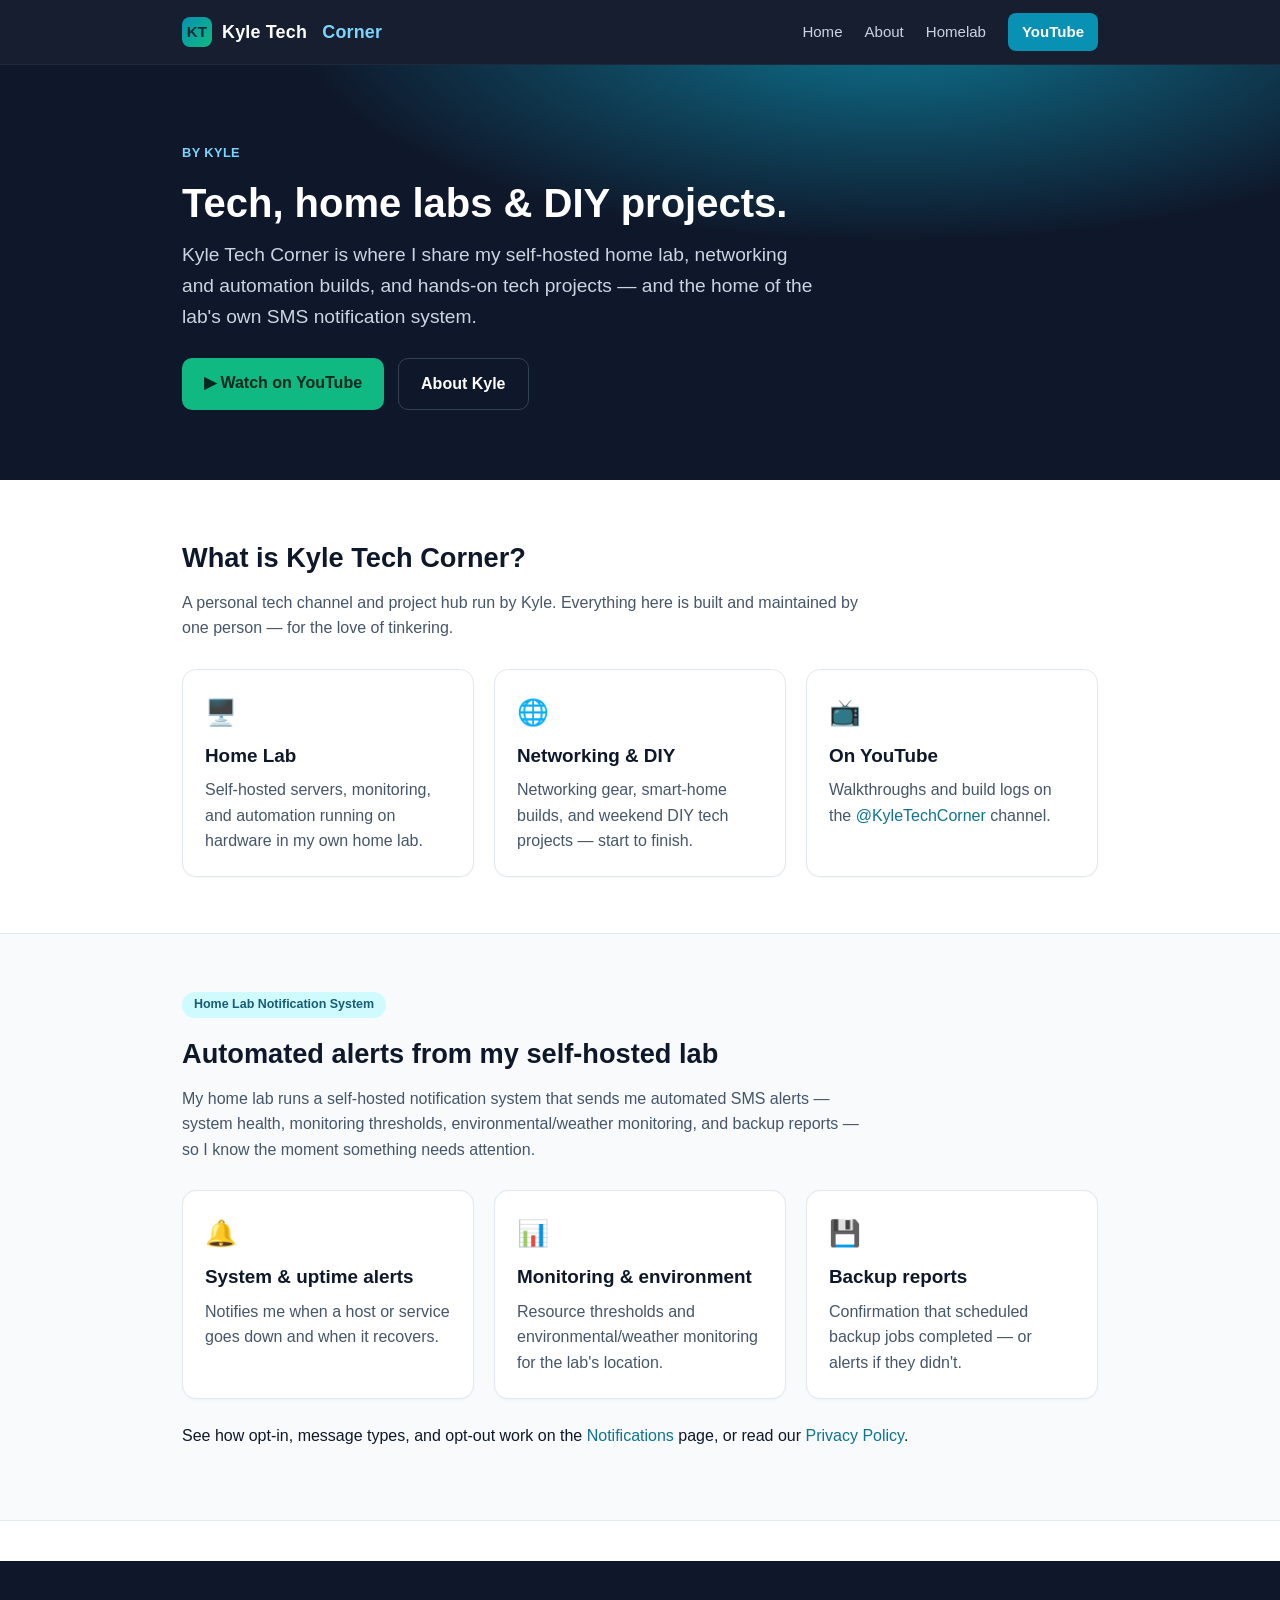
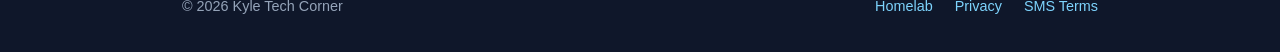
==== index.html @ aadfb850 "Preview of Kyle Tech Corner public pages" ====
<!DOCTYPE html>
<html lang="en">
<head>
<meta name="robots" content="noindex,nofollow">
<meta charset="utf-8">
<meta name="viewport" content="width=device-width, initial-scale=1">
<title>Kyle Tech Corner — Home Lab, Tech & DIY Projects</title>
<meta name="description" content="Kyle Tech Corner is a tech, home lab, and DIY projects channel by Kyle. Home of the Kyle Tech Corner self-hosted home lab notification system.">
<link rel="stylesheet" href="style.css">
</head>
<body>

<header class="site">
  <div class="wrap nav">
    <a class="brand" href="index.html"><span class="logo">KT</span>Kyle&nbsp;Tech&nbsp;<span class="tag">Corner</span></a>
        <nav class="links">
      <a href="index.html">Home</a>
      <a href="about.html">About</a>
      <a href="homelab.html">Homelab</a>
      <a class="yt" href="https://www.youtube.com/@KyleTechCorner" target="_blank" rel="noopener">YouTube</a>
    </nav>
  </div>
</header>

<section class="hero">
  <div class="wrap">
    <div class="by">By Kyle</div>
    <h1>Tech, home labs &amp; DIY projects.</h1>
    <p class="lead">Kyle Tech Corner is where I share my self-hosted home lab, networking and
    automation builds, and hands-on tech projects — and the home of the lab's own SMS
    notification system.</p>
    <div class="btns">
      <a class="btn primary" href="https://www.youtube.com/@KyleTechCorner" target="_blank" rel="noopener">▶ Watch on YouTube</a>
      <a class="btn ghost" href="about.html">About Kyle</a>
    </div>
  </div>
</section>

<section>
  <div class="wrap">
    <h2>What is Kyle Tech Corner?</h2>
    <p class="sub">A personal tech channel and project hub run by Kyle. Everything here is
    built and maintained by one person — for the love of tinkering.</p>
    <div class="grid">
      <div class="card">
        <div class="ico">🖥️</div>
        <h3>Home Lab</h3>
        <p>Self-hosted servers, monitoring, and automation running on hardware in my own home lab.</p>
      </div>
      <div class="card">
        <div class="ico">🌐</div>
        <h3>Networking &amp; DIY</h3>
        <p>Networking gear, smart-home builds, and weekend DIY tech projects — start to finish.</p>
      </div>
      <div class="card">
        <div class="ico">📺</div>
        <h3>On YouTube</h3>
        <p>Walkthroughs and build logs on the
        <a href="https://www.youtube.com/@KyleTechCorner" target="_blank" rel="noopener">@KyleTechCorner</a> channel.</p>
      </div>
    </div>
  </div>
</section>

<section class="alt">
  <div class="wrap">
    <span class="tag-pill">Home Lab Notification System</span>
    <h2>Automated alerts from my self-hosted lab</h2>
    <p class="sub">My home lab runs a self-hosted notification system that sends me automated SMS
    alerts — system health, monitoring thresholds, environmental/weather monitoring, and backup
    reports — so I know the moment something needs attention.</p>
    <div class="grid">
      <div class="card">
        <div class="ico">🔔</div>
        <h3>System &amp; uptime alerts</h3>
        <p>Notifies me when a host or service goes down and when it recovers.</p>
      </div>
      <div class="card">
        <div class="ico">📊</div>
        <h3>Monitoring &amp; environment</h3>
        <p>Resource thresholds and environmental/weather monitoring for the lab's location.</p>
      </div>
      <div class="card">
        <div class="ico">💾</div>
        <h3>Backup reports</h3>
        <p>Confirmation that scheduled backup jobs completed — or alerts if they didn't.</p>
      </div>
    </div>
    <p style="margin-top:24px">
      See how opt-in, message types, and opt-out work on the
      <a href="notifications.html">Notifications</a> page, or read our
      <a href="privacy.html">Privacy Policy</a>.
    </p>
  </div>
</section>

<footer class="site">
  <div class="wrap row">
    <div>© 2026 Kyle Tech Corner</div>
    <div class="links">
      <a href="homelab.html">Homelab</a>
      <a href="privacy.html">Privacy</a>
      <a href="notifications.html">SMS Terms</a>
    </div>
  </div>
</footer>

</body>
</html>
---- style.css ----
:root{
  --bg:#ffffff;
  --bg-soft:#f8fafc;
  --ink:#0f172a;
  --ink-soft:#475569;
  --line:#e2e8f0;
  --brand:#0891b2;
  --brand-dark:#0e7490;
  --accent:#10b981;
  --max:960px;
}
*{box-sizing:border-box}
html{scroll-behavior:smooth}
body{
  margin:0;
  font-family:-apple-system,BlinkMacSystemFont,"Segoe UI",Roboto,Helvetica,Arial,sans-serif;
  color:var(--ink);
  background:var(--bg);
  line-height:1.6;
}
a{color:var(--brand-dark);text-decoration:none}
a:hover{text-decoration:underline}
.wrap{max-width:var(--max);margin:0 auto;padding:0 22px}

/* Header / nav */
header.site{
  position:sticky;top:0;z-index:50;
  background:rgba(15,23,42,.97);
  backdrop-filter:saturate(140%) blur(6px);
  border-bottom:1px solid #1e293b;
}
.nav{display:flex;align-items:center;justify-content:space-between;height:64px}
.brand{display:flex;align-items:center;gap:10px;color:#fff;font-weight:700;font-size:1.12rem;letter-spacing:.2px}
.brand:hover{text-decoration:none}
.brand .logo{
  width:30px;height:30px;border-radius:8px;
  background:linear-gradient(135deg,var(--brand),var(--accent));
  display:grid;place-items:center;color:#062c33;font-weight:800;font-size:.95rem;
}
.brand .tag{color:#7dd3fc}
nav.links{display:flex;gap:22px;align-items:center;flex-wrap:wrap}
nav.links a{color:#cbd5e1;font-size:.94rem;font-weight:500}
nav.links a:hover{color:#fff;text-decoration:none}
nav.links a.yt{
  background:var(--brand);color:#fff;padding:7px 14px;border-radius:8px;font-weight:600;
}
nav.links a.yt:hover{background:var(--brand-dark)}

/* Hero */
.hero{
  background:radial-gradient(1100px 400px at 70% -10%,#0e7490 0%,#0f172a 55%);
  color:#fff;padding:78px 0 70px;
}
.hero h1{font-size:2.5rem;line-height:1.12;margin:0 0 14px;font-weight:800}
.hero p.lead{font-size:1.2rem;color:#cbd5e1;max-width:640px;margin:0 0 26px}
.hero .by{color:#7dd3fc;font-weight:600;letter-spacing:.4px;text-transform:uppercase;font-size:.8rem;margin-bottom:18px}
.btns{display:flex;gap:14px;flex-wrap:wrap}
.btn{
  display:inline-block;padding:12px 22px;border-radius:10px;font-weight:600;font-size:1rem;
}
.btn.primary{background:var(--accent);color:#03281c}
.btn.primary:hover{background:#0ea871;text-decoration:none}
.btn.ghost{background:transparent;color:#fff;border:1px solid #334155}
.btn.ghost:hover{border-color:#64748b;text-decoration:none}

/* Sections */
section{padding:56px 0}
section.alt{background:var(--bg-soft);border-top:1px solid var(--line);border-bottom:1px solid var(--line)}
h2{font-size:1.7rem;margin:0 0 10px;font-weight:750}
h3{font-size:1.18rem;margin:0 0 6px}
.sub{color:var(--ink-soft);max-width:680px;margin:0 0 28px}
.lede{color:var(--ink-soft);font-size:1.05rem}

.grid{display:grid;grid-template-columns:repeat(auto-fit,minmax(240px,1fr));gap:20px}
.card{
  background:var(--bg);border:1px solid var(--line);border-radius:14px;padding:22px;
  box-shadow:0 1px 2px rgba(15,23,42,.04);
}
.card .ico{font-size:1.6rem;margin-bottom:8px}
.card h3{margin-top:0}
.card p{color:var(--ink-soft);margin:.4rem 0 0}

/* Content pages */
.page{padding:52px 0 20px}
.page h1{font-size:2.1rem;margin:0 0 6px}
.page .meta{color:var(--ink-soft);margin:0 0 26px}
.prose h2{font-size:1.25rem;margin-top:2rem}
.prose p,.prose li{color:#293548}
.highlight{background:#ecfdf5;border:1px solid #a7f3d0;border-radius:10px;padding:16px 18px;margin:20px 0}
.consent-box{background:var(--bg-soft);border:1px solid var(--line);border-radius:12px;padding:20px;margin:20px 0}
.tag-pill{display:inline-block;background:#cffafe;color:#155e75;border-radius:999px;padding:3px 12px;font-size:.78rem;font-weight:600;margin-bottom:14px}

/* Footer */
footer.site{background:#0f172a;color:#94a3b8;padding:34px 0;margin-top:40px;font-size:.9rem}
footer.site a{color:#7dd3fc}
footer.site .row{display:flex;justify-content:space-between;gap:18px;flex-wrap:wrap;align-items:center}
footer.site .links a{margin-left:18px}

@media(max-width:560px){
  .hero h1{font-size:2rem}
  .nav{height:auto;padding:12px 0;flex-direction:column;gap:10px}
  footer.site .links a{margin:0 12px 0 0}
}
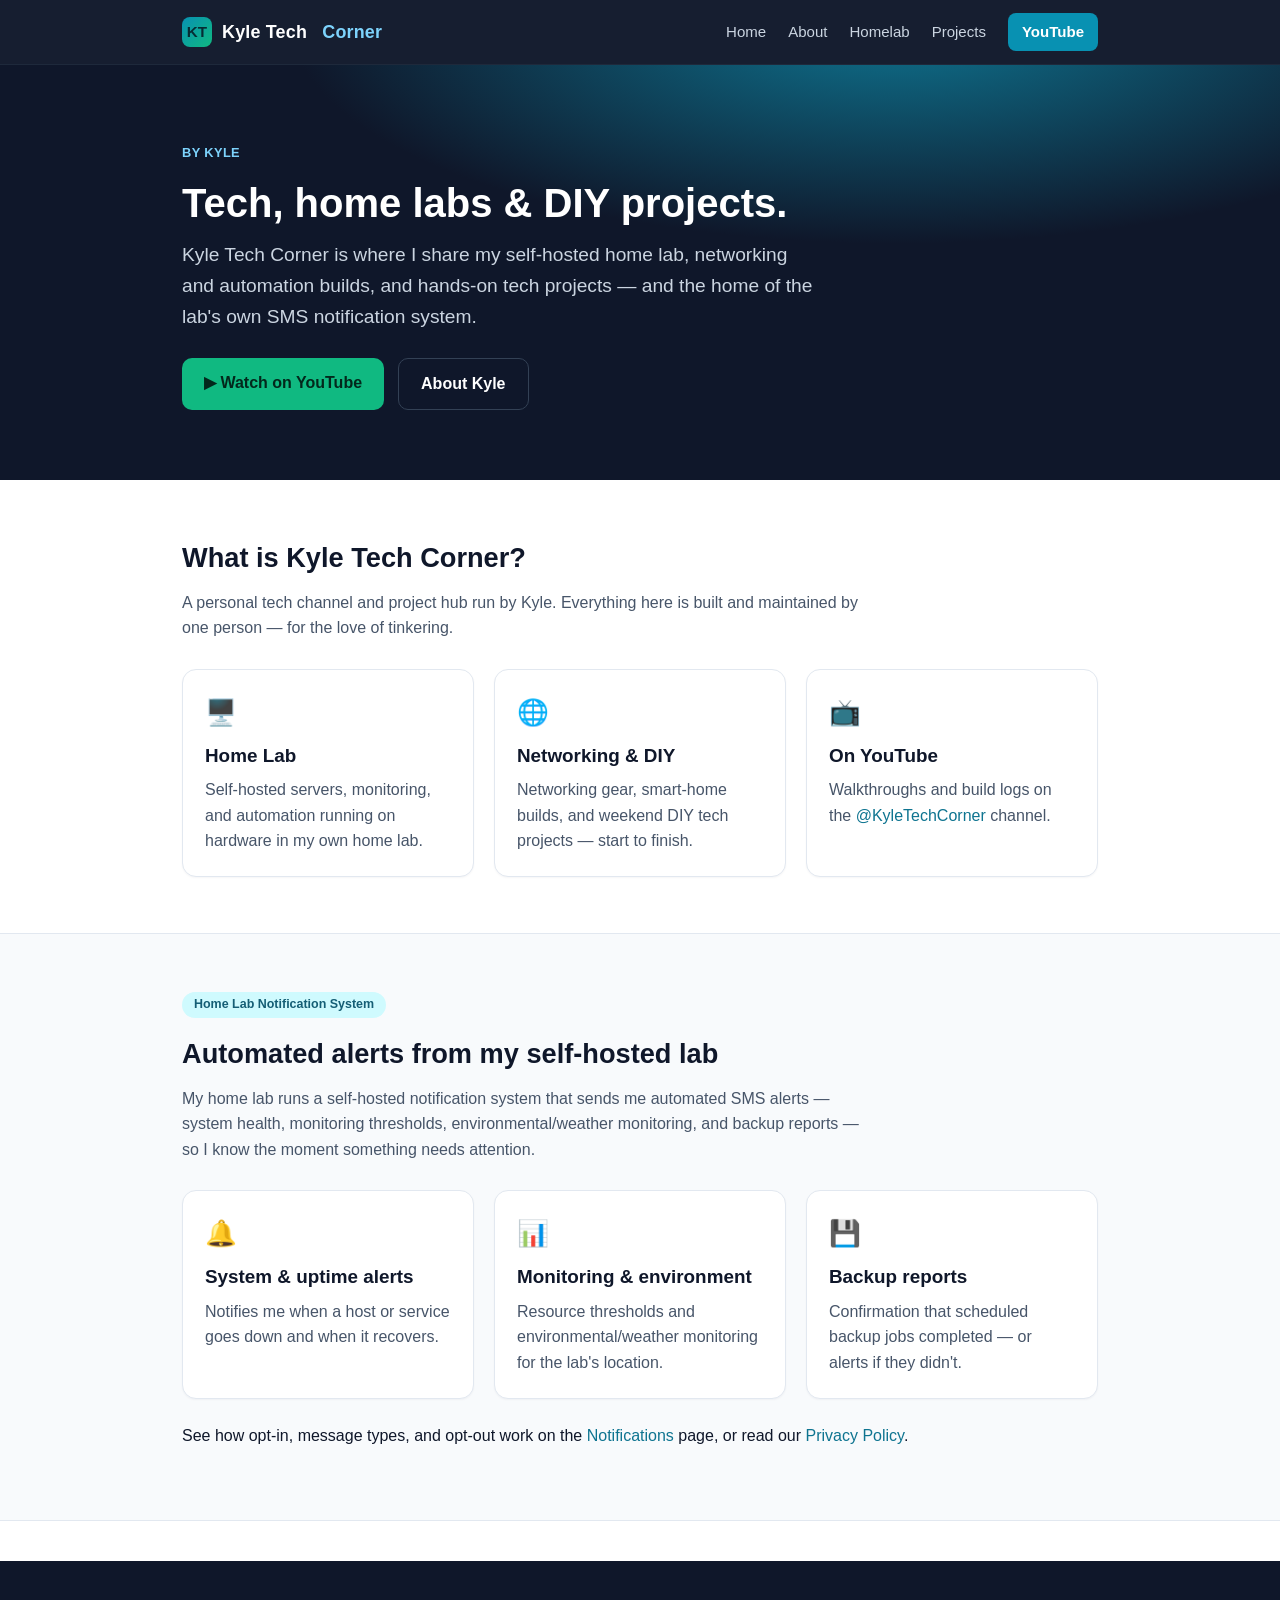
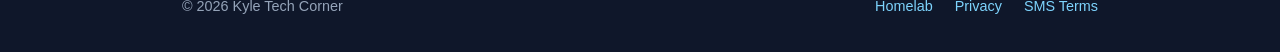
==== commit c66c463d: "Add Plant Hub v1.0 open-source project page - projects/plant-hub/: project page with 3D renders, bui" ====
--- a/index.html
+++ b/index.html
@@ -17,6 +17,7 @@
       <a href="index.html">Home</a>
       <a href="about.html">About</a>
       <a href="homelab.html">Homelab</a>
+      <a href="projects/plant-hub/index.html">Projects</a>
       <a class="yt" href="https://www.youtube.com/@KyleTechCorner" target="_blank" rel="noopener">YouTube</a>
     </nav>
   </div>
